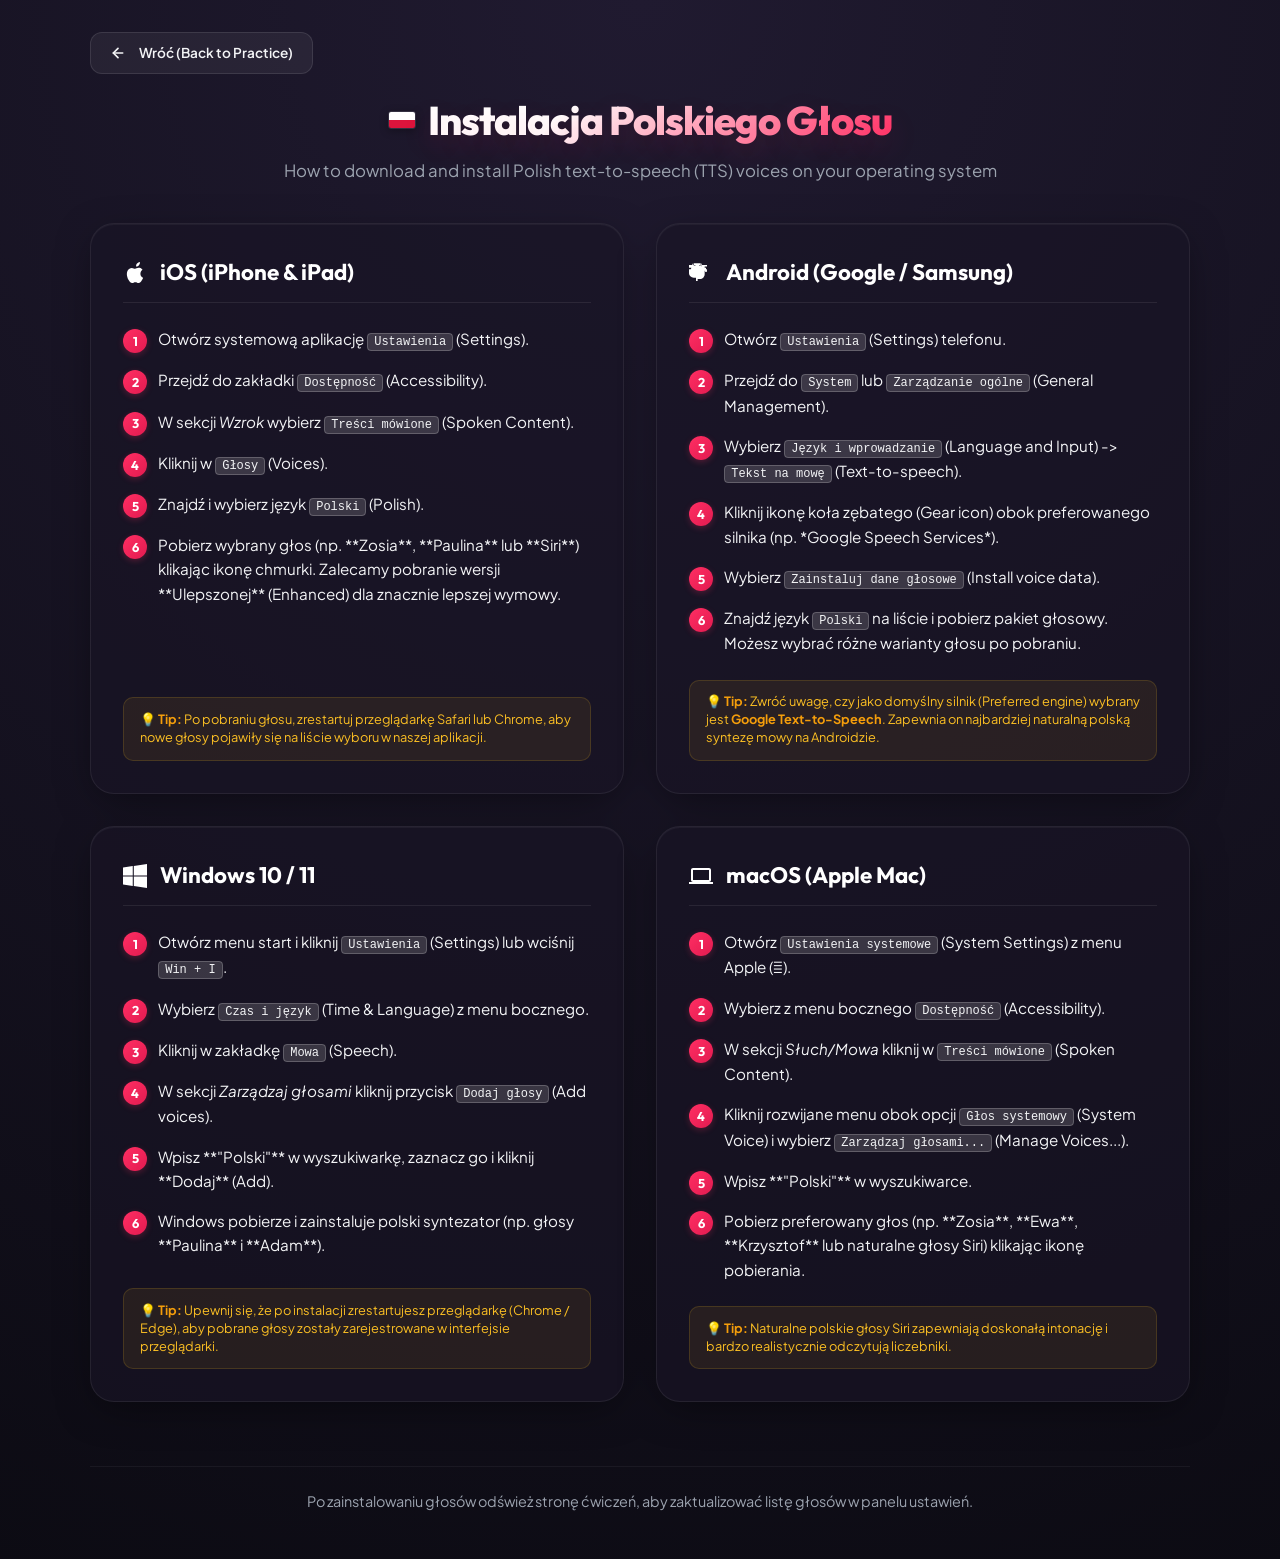
==== instructions.html @ 32a52bd3 "Add instructions.html subpage with TTS setup guide for iOS, Android, Windows, and macOS" ====
<!DOCTYPE html>
<html lang="pl" translate="no">
<head>
  <meta charset="UTF-8">
  <meta name="viewport" content="width=device-width, initial-scale=1.0">
  <meta name="google" content="notranslate">
  <title>Instalacja Polskiego Głosu | Polish Voice Installation Guide</title>
  <meta name="description" content="Step-by-step guide on how to download and install Polish text-to-speech (TTS) voices on Android, iOS, Windows, and macOS.">
  <link rel="stylesheet" href="style.css">
  <style>
    /* Specific styles for the instructions page */
    .back-btn-container {
      margin-bottom: 1rem;
      animation: fadeInDown 0.8s ease-out;
    }
    
    .instructions-grid {
      display: grid;
      grid-template-columns: repeat(auto-fit, minmax(450px, 1fr));
      gap: 2rem;
      animation: fadeInUp 0.8s ease-out 0.2s both;
    }
    
    @media (max-width: 960px) {
      .instructions-grid {
        grid-template-columns: 1fr;
      }
    }
    
    .os-card {
      display: flex;
      flex-direction: column;
      gap: 1.5rem;
      height: 100%;
    }
    
    .os-header {
      display: flex;
      align-items: center;
      gap: 0.8rem;
      font-size: 1.4rem;
      font-family: var(--font-display);
      font-weight: 700;
      color: #ffffff;
      border-bottom: 1px solid rgba(255, 255, 255, 0.08);
      padding-bottom: 0.8rem;
    }
    
    .os-icon {
      width: 24px;
      height: 24px;
      fill: currentColor;
    }
    
    .steps-list {
      list-style-type: none;
      display: flex;
      flex-direction: column;
      gap: 1rem;
      padding-left: 0;
      flex-grow: 1;
    }
    
    .steps-list li {
      position: relative;
      padding-left: 2.2rem;
      font-size: 0.95rem;
      line-height: 1.6;
      color: var(--text-primary);
    }
    
    .steps-list li::before {
      content: attr(data-step);
      position: absolute;
      left: 0;
      top: 2px;
      width: 24px;
      height: 24px;
      background: linear-gradient(135deg, var(--accent-red) 0%, #e21b50 100%);
      color: #ffffff;
      font-family: var(--font-display);
      font-weight: 700;
      font-size: 0.8rem;
      border-radius: 50%;
      display: flex;
      align-items: center;
      justify-content: center;
      box-shadow: 0 2px 6px var(--accent-red-glow);
    }
    
    .os-tip {
      font-size: 0.8rem;
      color: #fbbf24;
      background: rgba(251, 191, 36, 0.08);
      padding: 0.8rem 1rem;
      border-radius: 10px;
      border: 1px solid rgba(251, 191, 36, 0.15);
      margin-top: auto;
      line-height: 1.4;
    }
    
    .os-tip strong {
      color: #f59e0b;
    }
    
    .instructions-footer {
      text-align: center;
      margin-top: 2rem;
      padding: 1.5rem;
      border-top: 1px solid rgba(255, 255, 255, 0.05);
    }
    
    .instructions-footer p {
      color: var(--text-secondary);
      font-size: 0.9rem;
    }
  </style>
</head>
<body>
  <div class="container">
    <header>
      <div class="back-btn-container" style="display: flex; justify-content: flex-start;">
        <a href="index.html" class="btn btn-secondary" style="font-size: 0.85rem; padding: 0.6rem 1.2rem;">
          <svg width="16" height="16" viewBox="0 0 24 24" fill="none" stroke="currentColor" stroke-width="2.5" stroke-linecap="round" stroke-linejoin="round" style="margin-right: 0.3rem;">
            <line x1="19" y1="12" x2="5" y2="12"></line>
            <polyline points="12 19 5 12 12 5"></polyline>
          </svg>
          Wróć (Back to Practice)
        </a>
      </div>
      
      <div class="logo-wrapper">
        <div class="polish-flag-badge">
          <div class="flag-white"></div>
          <div class="flag-red"></div>
        </div>
        <h1>Instalacja Polskiego Głosu</h1>
      </div>
      <p>How to download and install Polish text-to-speech (TTS) voices on your operating system</p>
    </header>

    <main class="instructions-grid">
      <!-- iOS Section -->
      <section class="glass-panel os-card">
        <h2 class="os-header">
          <!-- Apple Icon -->
          <svg class="os-icon" viewBox="0 0 24 24">
            <path fill="currentColor" d="M18.71 19.5C17.88 20.74 17 21.95 15.66 21.97C14.32 22 13.89 21.18 12.37 21.18C10.84 21.18 10.37 21.95 9.1 22C7.79 22.05 6.8 20.68 5.96 19.47C4.25 17 2.94 12.45 4.7 9.39C5.57 7.87 7.13 6.91 8.82 6.88C10.1 6.86 11.32 7.75 12.11 7.75C12.89 7.75 14.37 6.68 15.92 6.84C16.57 6.87 18.39 7.1 19.56 8.82C19.47 8.88 17.39 10.1 17.41 12.63C17.44 15.65 20.06 16.66 20.1 16.67C20.08 16.74 19.67 18.11 18.71 19.5M15.97 4.17C16.63 3.37 17.07 2.28 16.95 1C15.96 1.04 14.76 1.66 14.05 2.5C13.45 3.19 12.92 4.3 13.08 5.56C14.18 5.65 15.3 4.98 15.97 4.17Z"/>
          </svg>
          iOS (iPhone & iPad)
        </h2>
        
        <ul class="steps-list">
          <li data-step="1">Otwórz systemową aplikację <span class="kbd">Ustawienia</span> (Settings).</li>
          <li data-step="2">Przejdź do zakładki <span class="kbd">Dostępność</span> (Accessibility).</li>
          <li data-step="3">W sekcji <i>Wzrok</i> wybierz <span class="kbd">Treści mówione</span> (Spoken Content).</li>
          <li data-step="4">Kliknij w <span class="kbd">Głosy</span> (Voices).</li>
          <li data-step="5">Znajdź i wybierz język <span class="kbd">Polski</span> (Polish).</li>
          <li data-step="6">Pobierz wybrany głos (np. **Zosia**, **Paulina** lub **Siri**) klikając ikonę chmurki. Zalecamy pobranie wersji **Ulepszonej** (Enhanced) dla znacznie lepszej wymowy.</li>
        </ul>
        
        <div class="os-tip">
          💡 <strong>Tip:</strong> Po pobraniu głosu, zrestartuj przeglądarkę Safari lub Chrome, aby nowe głosy pojawiły się na liście wyboru w naszej aplikacji.
        </div>
      </section>

      <!-- Android Section -->
      <section class="glass-panel os-card">
        <h2 class="os-header">
          <!-- Android Icon -->
          <svg class="os-icon" viewBox="0 0 24 24">
            <path fill="currentColor" d="M15.67 4H18v1.5h-2.33v2.67H18v1.5h-2.33v3.66c0 1.29-.5 2.45-1.39 3.34-.89.89-2.05 1.39-3.34 1.39H8.67V20H7v-3.33H4.67c-1.29 0-2.45-.5-3.34-1.39C.44 14.39 0 13.23 0 11.94v-3.66h2.33v-1.5H0v-2.67h2.33V4H4.67v1.5H7V4H4.67V2.33h7V4H10v1.5h2.33V4h2.34v2.67H17v1.5h-2.33V4zM5.5 8.5c-.55 0-1 .45-1 1s.45 1 1 1 1-.45 1-1-.45-1-1-1zm6 0c-.55 0-1 .45-1 1s.45 1 1 1 1-.45 1-1-.45-1-1-1z"/>
            <!-- Simpler Android Path -->
            <path fill="currentColor" d="M7 11c.55 0 1-.45 1-1s-.45-1-1-1-1 .45-1 1 .45 1 1 1zm10 0c.55 0 1-.45 1-1s-.45-1-1-1-1 .45-1 1 .45 1 1 1zm-5.17-5.91l1.17-2.03c.09-.15.04-.34-.1-.43-.15-.09-.34-.04-.43.1l-1.19 2.06C10.23 4.3 9.17 4 8 4s-2.23.3-3.28.84L3.53 2.78c-.09-.15-.28-.2-.43-.1-.15.09-.2.28-.1.43l1.17 2.03C2.17 6.82 1 9.27 1 12h14c0-2.73-1.17-5.18-3.17-6.91z"/>
          </svg>
          Android (Google / Samsung)
        </h2>
        
        <ul class="steps-list">
          <li data-step="1">Otwórz <span class="kbd">Ustawienia</span> (Settings) telefonu.</li>
          <li data-step="2">Przejdź do <span class="kbd">System</span> lub <span class="kbd">Zarządzanie ogólne</span> (General Management).</li>
          <li data-step="3">Wybierz <span class="kbd">Język i wprowadzanie</span> (Language and Input) -> <span class="kbd">Tekst na mowę</span> (Text-to-speech).</li>
          <li data-step="4">Kliknij ikonę koła zębatego (Gear icon) obok preferowanego silnika (np. *Google Speech Services*).</li>
          <li data-step="5">Wybierz <span class="kbd">Zainstaluj dane głosowe</span> (Install voice data).</li>
          <li data-step="6">Znajdź język <span class="kbd">Polski</span> na liście i pobierz pakiet głosowy. Możesz wybrać różne warianty głosu po pobraniu.</li>
        </ul>
        
        <div class="os-tip">
          💡 <strong>Tip:</strong> Zwróć uwagę, czy jako domyślny silnik (Preferred engine) wybrany jest <strong>Google Text-to-Speech</strong>. Zapewnia on najbardziej naturalną polską syntezę mowy na Androidzie.
        </div>
      </section>

      <!-- Windows Section -->
      <section class="glass-panel os-card">
        <h2 class="os-header">
          <!-- Windows Icon -->
          <svg class="os-icon" viewBox="0 0 24 24">
            <path fill="currentColor" d="M0 3.449L9.75 2.1v9.45H0V3.449zM0 12.45h9.75v9.45L0 20.551v-8.1zM10.8 1.95L24 0v11.55H10.8V1.95zM10.8 12.45H24v11.55l-13.2-1.95v-9.6z"/>
          </svg>
          Windows 10 / 11
        </h2>
        
        <ul class="steps-list">
          <li data-step="1">Otwórz menu start i kliknij <span class="kbd">Ustawienia</span> (Settings) lub wciśnij <span class="kbd">Win + I</span>.</li>
          <li data-step="2">Wybierz <span class="kbd">Czas i język</span> (Time & Language) z menu bocznego.</li>
          <li data-step="3">Kliknij w zakładkę <span class="kbd">Mowa</span> (Speech).</li>
          <li data-step="4">W sekcji <i>Zarządzaj głosami</i> kliknij przycisk <span class="kbd">Dodaj głosy</span> (Add voices).</li>
          <li data-step="5">Wpisz **"Polski"** w wyszukiwarkę, zaznacz go i kliknij **Dodaj** (Add).</li>
          <li data-step="6">Windows pobierze i zainstaluje polski syntezator (np. głosy **Paulina** i **Adam**).</li>
        </ul>
        
        <div class="os-tip">
          💡 <strong>Tip:</strong> Upewnij się, że po instalacji zrestartujesz przeglądarkę (Chrome / Edge), aby pobrane głosy zostały zarejestrowane w interfejsie przeglądarki.
        </div>
      </section>

      <!-- macOS Section -->
      <section class="glass-panel os-card">
        <h2 class="os-header">
          <!-- macOS Icon (Finder or Laptop representation) -->
          <svg class="os-icon" viewBox="0 0 24 24">
            <path fill="currentColor" d="M20 18c1.1 0 2-.9 2-2V6c0-1.1-.9-2-2-2H4c-1.1 0-2 .9-2 2v10c0 1.1.9 2 2 2H0v2h24v-2h-4zM4 6h16v10H4V6z"/>
          </svg>
          macOS (Apple Mac)
        </h2>
        
        <ul class="steps-list">
          <li data-step="1">Otwórz <span class="kbd">Ustawienia systemowe</span> (System Settings) z menu Apple ().</li>
          <li data-step="2">Wybierz z menu bocznego <span class="kbd">Dostępność</span> (Accessibility).</li>
          <li data-step="3">W sekcji <i>Słuch/Mowa</i> kliknij w <span class="kbd">Treści mówione</span> (Spoken Content).</li>
          <li data-step="4">Kliknij rozwijane menu obok opcji <span class="kbd">Głos systemowy</span> (System Voice) i wybierz <span class="kbd">Zarządzaj głosami...</span> (Manage Voices...).</li>
          <li data-step="5">Wpisz **"Polski"** w wyszukiwarce.</li>
          <li data-step="6">Pobierz preferowany głos (np. **Zosia**, **Ewa**, **Krzysztof** lub naturalne głosy Siri) klikając ikonę pobierania.</li>
        </ul>
        
        <div class="os-tip">
          💡 <strong>Tip:</strong> Naturalne polskie głosy Siri zapewniają doskonałą intonację i bardzo realistycznie odczytują liczebniki.
        </div>
      </section>
    </main>

    <div class="instructions-footer">
      <p>Po zainstalowaniu głosów odśwież stronę ćwiczeń, aby zaktualizować listę głosów w panelu ustawień.</p>
    </div>
  </div>
</body>
</html>
---- style.css ----
/* 
   Polish Number Listening Practice - Styling
   Dark Glassmorphism Theme with Polish Flag Crimson/White Accents
*/

@import url('https://fonts.googleapis.com/css2?family=Outfit:wght@300;400;500;600;700;800&family=Plus+Jakarta+Sans:wght@300;400;500;600;700&display=swap');

:root {
  --bg-gradient: radial-gradient(circle at 50% 0%, #201a30 0%, #0c0b13 100%);
  --panel-bg: rgba(25, 21, 38, 0.65);
  --panel-border: rgba(255, 255, 255, 0.07);
  --panel-glow: 0 10px 40px -10px rgba(0, 0, 0, 0.5);
  
  --accent-red: #ff2e63;
  --accent-red-glow: rgba(255, 46, 99, 0.25);
  --accent-red-hover: #ff5782;
  
  --accent-white: #ffffff;
  --accent-white-glow: rgba(255, 255, 255, 0.15);
  
  --text-primary: #f3f4f6;
  --text-secondary: #9ca3af;
  --text-muted: #6b7280;
  
  --color-success: #10b981;
  --color-success-glow: rgba(16, 185, 129, 0.15);
  --color-danger: #ef4444;
  --color-danger-glow: rgba(239, 68, 68, 0.15);
  
  --font-display: 'Outfit', sans-serif;
  --font-sans: 'Plus Jakarta Sans', sans-serif;
  
  --transition-smooth: all 0.3s cubic-bezier(0.4, 0, 0.2, 1);
  --transition-bounce: all 0.4s cubic-bezier(0.175, 0.885, 0.32, 1.275);
}

* {
  box-sizing: border-box;
  margin: 0;
  padding: 0;
}

body {
  font-family: var(--font-sans);
  background: var(--bg-gradient);
  color: var(--text-primary);
  min-height: 100vh;
  display: flex;
  flex-direction: column;
  align-items: center;
  padding: 2rem 1rem;
  overflow-x: hidden;
  line-height: 1.5;
}

.container {
  width: 100%;
  max-width: 1100px;
  margin: 0 auto;
  display: flex;
  flex-direction: column;
  gap: 2rem;
}

/* Header Styling */
header {
  text-align: center;
  margin-bottom: 0.5rem;
  animation: fadeInDown 0.8s ease-out;
}

.logo-wrapper {
  display: flex;
  align-items: center;
  justify-content: center;
  gap: 0.8rem;
  margin-bottom: 0.5rem;
}

.polish-flag-badge {
  display: inline-flex;
  flex-direction: column;
  width: 28px;
  height: 18px;
  border-radius: 3px;
  overflow: hidden;
  box-shadow: 0 2px 8px rgba(0, 0, 0, 0.3);
  border: 1px solid rgba(255, 255, 255, 0.1);
}

.flag-white {
  background: #ffffff;
  flex: 1;
}

.flag-red {
  background: #dc143c;
  flex: 1;
}

h1 {
  font-family: var(--font-display);
  font-weight: 800;
  font-size: 2.5rem;
  letter-spacing: -0.025em;
  background: linear-gradient(135deg, var(--accent-white) 30%, var(--accent-red) 100%);
  -webkit-background-clip: text;
  -webkit-text-fill-color: transparent;
  text-shadow: 0 10px 30px rgba(255, 46, 99, 0.15);
}

header p {
  color: var(--text-secondary);
  font-size: 1.05rem;
  font-weight: 400;
}

/* Main Grid Layout */
.app-grid {
  display: grid;
  grid-template-columns: 1.4fr 1fr;
  gap: 2rem;
  align-items: start;
  animation: fadeInUp 0.8s ease-out 0.2s both;
}

@media (max-width: 900px) {
  .app-grid {
    grid-template-columns: 1fr;
  }
}

/* Glassmorphic Panel Base */
.glass-panel {
  background: var(--panel-bg);
  backdrop-filter: blur(16px);
  -webkit-backdrop-filter: blur(16px);
  border: 1px solid var(--panel-border);
  border-radius: 24px;
  padding: 2rem;
  box-shadow: var(--panel-glow), inset 0 1px 1px rgba(255, 255, 255, 0.05);
  transition: var(--transition-smooth);
}

.glass-panel:hover {
  border-color: rgba(255, 255, 255, 0.12);
  box-shadow: 0 15px 50px -10px rgba(0, 0, 0, 0.6), 0 0 30px rgba(255, 46, 99, 0.03);
}

/* Main Practice Card */
.practice-card {
  display: flex;
  flex-direction: column;
  gap: 2rem;
  position: relative;
  overflow: hidden;
}

/* Audio Player Section */
.audio-section {
  display: flex;
  flex-direction: column;
  align-items: center;
  gap: 1.2rem;
  padding: 1rem 0;
}

.audio-controls {
  display: flex;
  gap: 1.5rem;
  align-items: center;
}

.play-main-btn {
  width: 96px;
  height: 96px;
  border-radius: 50%;
  background: linear-gradient(135deg, var(--accent-red) 0%, #e21b50 100%);
  border: none;
  cursor: pointer;
  display: flex;
  align-items: center;
  justify-content: center;
  box-shadow: 0 0 30px var(--accent-red-glow), 0 8px 24px rgba(255, 46, 99, 0.3);
  transition: var(--transition-bounce);
  outline: none;
  position: relative;
}

.play-main-btn::after {
  content: '';
  position: absolute;
  top: -6px;
  left: -6px;
  right: -6px;
  bottom: -6px;
  border-radius: 50%;
  border: 2px solid var(--accent-red);
  opacity: 0;
  transition: var(--transition-smooth);
}

.play-main-btn:hover {
  transform: scale(1.08);
  box-shadow: 0 0 45px rgba(255, 46, 99, 0.5), 0 10px 28px rgba(255, 46, 99, 0.4);
}

.play-main-btn:hover::after {
  opacity: 0.4;
  transform: scale(1.05);
}

.play-main-btn:active {
  transform: scale(0.95);
}

.play-main-btn svg {
  width: 36px;
  height: 36px;
  fill: #ffffff;
  margin-left: 4px; /* offset play icon visually */
  transition: var(--transition-smooth);
}

.play-main-btn.playing {
  animation: pulse 1.2s infinite;
  background: linear-gradient(135deg, #10b981 0%, #059669 100%);
  box-shadow: 0 0 30px rgba(16, 185, 129, 0.4);
}

.play-main-btn.playing svg {
  margin-left: 0;
  transform: scale(1.1);
}

.play-slow-btn {
  background: rgba(255, 255, 255, 0.05);
  border: 1px solid rgba(255, 255, 255, 0.1);
  color: var(--text-primary);
  width: 52px;
  height: 52px;
  border-radius: 50%;
  cursor: pointer;
  display: flex;
  align-items: center;
  justify-content: center;
  transition: var(--transition-smooth);
}

.play-slow-btn:hover {
  background: rgba(255, 255, 255, 0.12);
  border-color: rgba(255, 255, 255, 0.2);
  transform: scale(1.05);
}

.play-slow-btn.playing {
  background: var(--color-success-glow);
  color: var(--color-success);
  border-color: var(--color-success);
}

.audio-hint {
  font-size: 0.85rem;
  color: var(--text-secondary);
  font-weight: 500;
  display: flex;
  align-items: center;
  gap: 0.4rem;
}

/* Practice Input Form */
.input-form {
  display: flex;
  flex-direction: column;
  gap: 1.2rem;
  width: 100%;
}

.input-group {
  position: relative;
  display: flex;
  align-items: center;
  border-radius: 16px;
  background: rgba(255, 255, 255, 0.03);
  border: 2px solid rgba(255, 255, 255, 0.08);
  transition: var(--transition-smooth);
  box-shadow: inset 0 2px 4px rgba(0, 0, 0, 0.2);
}

.input-group:focus-within {
  border-color: var(--accent-red);
  box-shadow: 0 0 20px var(--accent-red-glow), inset 0 2px 4px rgba(0, 0, 0, 0.1);
  background: rgba(255, 255, 255, 0.05);
}

.input-field {
  width: 100%;
  background: transparent;
  border: none;
  outline: none;
  color: #ffffff;
  font-family: var(--font-display);
  font-size: 1.8rem;
  font-weight: 700;
  padding: 1.2rem 1.5rem;
  text-align: center;
  letter-spacing: 0.05em;
}

.input-field::placeholder {
  color: var(--text-muted);
  font-size: 1.2rem;
  font-weight: 400;
  letter-spacing: 0;
}

/* Chrome/Safari spin button removal */
.input-field::-webkit-outer-spin-button,
.input-field::-webkit-inner-spin-button {
  -webkit-appearance: none;
  margin: 0;
}

/* Firefox spin button removal */
.input-field[type=number] {
  -moz-appearance: textfield;
}

.form-buttons {
  display: grid;
  grid-template-columns: 2fr 1fr 1fr;
  gap: 0.8rem;
}

@media (max-width: 500px) {
  .form-buttons {
    grid-template-columns: 1fr;
  }
}

/* Buttons Base */
.btn {
  font-family: var(--font-sans);
  font-weight: 600;
  font-size: 0.95rem;
  padding: 0.9rem 1.5rem;
  border-radius: 12px;
  cursor: pointer;
  transition: var(--transition-smooth);
  display: inline-flex;
  align-items: center;
  justify-content: center;
  gap: 0.5rem;
  outline: none;
  text-decoration: none;
}

.btn-primary {
  background: linear-gradient(135deg, var(--accent-red) 0%, #e21b50 100%);
  color: #ffffff;
  border: none;
  box-shadow: 0 4px 15px var(--accent-red-glow);
}

.btn-primary:hover:not(:disabled) {
  transform: translateY(-2px);
  box-shadow: 0 6px 20px rgba(255, 46, 99, 0.4);
  background: linear-gradient(135deg, var(--accent-red-hover) 0%, var(--accent-red) 100%);
}

.btn-primary:active:not(:disabled) {
  transform: translateY(0);
}

.btn-secondary {
  background: rgba(255, 255, 255, 0.06);
  color: var(--text-primary);
  border: 1px solid rgba(255, 255, 255, 0.1);
}

.btn-secondary:hover:not(:disabled) {
  background: rgba(255, 255, 255, 0.12);
  border-color: rgba(255, 255, 255, 0.2);
}

.btn:disabled {
  opacity: 0.5;
  cursor: not-allowed;
  transform: none !important;
  box-shadow: none !important;
}

.kbd {
  background: rgba(255, 255, 255, 0.15);
  border-radius: 4px;
  padding: 1px 6px;
  font-size: 0.75rem;
  font-family: monospace;
  border: 1px solid rgba(255, 255, 255, 0.2);
}

/* Feedback Element styling */
.feedback {
  border-radius: 16px;
  padding: 1.5rem;
  display: flex;
  flex-direction: column;
  gap: 0.8rem;
  animation: slideInUp 0.4s cubic-bezier(0.175, 0.885, 0.32, 1.275);
  border-left: 4px solid transparent;
}

.feedback.hidden {
  display: none !important;
}

.feedback.correct {
  background: var(--color-success-glow);
  border-color: var(--color-success);
  box-shadow: 0 0 25px rgba(16, 185, 129, 0.05);
}

.feedback.incorrect {
  background: var(--color-danger-glow);
  border-color: var(--color-danger);
  box-shadow: 0 0 25px rgba(239, 68, 68, 0.05);
}

.feedback-header {
  display: flex;
  justify-content: space-between;
  align-items: center;
}

.feedback h3 {
  font-family: var(--font-display);
  font-size: 1.25rem;
  font-weight: 700;
}

.feedback.correct h3 {
  color: var(--color-success);
}

.feedback.incorrect h3 {
  color: var(--color-danger);
}

.feedback-details {
  font-size: 1.1rem;
}

.feedback-spelling {
  font-size: 1rem;
  background: rgba(0, 0, 0, 0.2);
  padding: 0.75rem 1rem;
  border-radius: 10px;
  border: 1px solid rgba(255, 255, 255, 0.05);
}

.polish-spelling-highlight {
  font-weight: 700;
  color: var(--accent-red-hover);
  letter-spacing: 0.02em;
}

.next-round-btn {
  margin-top: 0.5rem;
  animation: pulseButton 2s infinite;
}

/* Side/Configuration Card */
.config-card {
  display: flex;
  flex-direction: column;
  gap: 2rem;
}

.panel-title {
  font-family: var(--font-display);
  font-weight: 700;
  font-size: 1.25rem;
  letter-spacing: -0.01em;
  margin-bottom: 1rem;
  display: flex;
  align-items: center;
  gap: 0.6rem;
  border-bottom: 1px solid rgba(255, 255, 255, 0.08);
  padding-bottom: 0.6rem;
}

.section-group {
  display: flex;
  flex-direction: column;
  gap: 0.8rem;
}

.section-group label {
  font-size: 0.85rem;
  font-weight: 600;
  text-transform: uppercase;
  letter-spacing: 0.05em;
  color: var(--text-secondary);
}

/* Range presets grid */
.range-presets {
  display: grid;
  grid-template-columns: repeat(2, 1fr);
  gap: 0.6rem;
}

.range-preset-btn {
  background: rgba(255, 255, 255, 0.03);
  border: 1px solid rgba(255, 255, 255, 0.08);
  color: var(--text-primary);
  font-family: var(--font-sans);
  font-weight: 500;
  font-size: 0.9rem;
  padding: 0.7rem;
  border-radius: 10px;
  cursor: pointer;
  transition: var(--transition-smooth);
}

.range-preset-btn:hover {
  background: rgba(255, 255, 255, 0.08);
  border-color: rgba(255, 255, 255, 0.15);
}

.range-preset-btn.active {
  background: linear-gradient(135deg, var(--accent-red) 0%, #e21b50 100%);
  border: none;
  box-shadow: 0 4px 12px var(--accent-red-glow);
  color: #ffffff;
  font-weight: 600;
}



/* Custom Dropdown select */
.select-wrapper {
  position: relative;
}

.custom-select {
  width: 100%;
  background: rgba(255, 255, 255, 0.03);
  border: 1px solid rgba(255, 255, 255, 0.1);
  color: var(--text-primary);
  border-radius: 10px;
  padding: 0.8rem 1rem;
  font-family: var(--font-sans);
  font-size: 0.9rem;
  outline: none;
  cursor: pointer;
  appearance: none;
  -webkit-appearance: none;
  transition: var(--transition-smooth);
}

.custom-select:focus {
  border-color: var(--accent-red);
  background: rgba(255, 255, 255, 0.06);
}

.select-wrapper::after {
  content: '▼';
  font-size: 0.7rem;
  position: absolute;
  right: 1.2rem;
  top: 50%;
  transform: translateY(-50%);
  color: var(--text-secondary);
  pointer-events: none;
}

.voice-warning {
  font-size: 0.8rem;
  color: #fbbf24;
  background: rgba(251, 191, 36, 0.1);
  padding: 0.6rem 0.8rem;
  border-radius: 8px;
  border: 1px solid rgba(251, 191, 36, 0.2);
  display: none;
}

/* Statistics Grid */
.stats-container {
  grid-column: 1 / -1;
}

.stats-grid {
  display: grid;
  grid-template-columns: repeat(auto-fit, minmax(160px, 1fr));
  gap: 1.2rem;
}

.stat-card {
  background: rgba(255, 255, 255, 0.02);
  border: 1px solid rgba(255, 255, 255, 0.06);
  border-radius: 16px;
  padding: 1.2rem;
  text-align: center;
  display: flex;
  flex-direction: column;
  gap: 0.4rem;
  transition: var(--transition-smooth);
}

.stat-card:hover {
  background: rgba(255, 255, 255, 0.04);
  border-color: rgba(255, 255, 255, 0.1);
  transform: translateY(-2px);
}

.stat-val {
  font-family: var(--font-display);
  font-size: 1.8rem;
  font-weight: 800;
  color: #ffffff;
}

.stat-label {
  font-size: 0.75rem;
  font-weight: 600;
  text-transform: uppercase;
  color: var(--text-secondary);
  letter-spacing: 0.05em;
}

.reset-stats-btn {
  margin-top: 1rem;
  align-self: center;
  font-size: 0.8rem;
  padding: 0.5rem 1rem;
}

/* History Card */
.history-card {
  display: flex;
  flex-direction: column;
  max-height: 480px;
}

.history-list {
  list-style: none;
  overflow-y: auto;
  padding-right: 0.3rem;
  display: flex;
  flex-direction: column;
  gap: 0.8rem;
  flex: 1;
}

/* Custom Scrollbar for history */
.history-list::-webkit-scrollbar {
  width: 6px;
}

.history-list::-webkit-scrollbar-track {
  background: rgba(0, 0, 0, 0.1);
  border-radius: 3px;
}

.history-list::-webkit-scrollbar-thumb {
  background: rgba(255, 255, 255, 0.1);
  border-radius: 3px;
}

.history-list::-webkit-scrollbar-thumb:hover {
  background: rgba(255, 255, 255, 0.2);
}

.history-empty {
  color: var(--text-muted);
  text-align: center;
  font-size: 0.9rem;
  padding: 2rem 0;
  font-style: italic;
}

.history-item {
  background: rgba(255, 255, 255, 0.02);
  border: 1px solid rgba(255, 255, 255, 0.05);
  border-radius: 12px;
  padding: 0.8rem 1rem;
  display: flex;
  flex-direction: column;
  gap: 0.4rem;
  transition: var(--transition-smooth);
}

.history-item:hover {
  background: rgba(255, 255, 255, 0.04);
}

.history-item.history-correct {
  border-left: 3px solid var(--color-success);
}

.history-item.history-incorrect {
  border-left: 3px solid var(--color-danger);
}

.history-header {
  display: flex;
  align-items: center;
  gap: 0.6rem;
  font-size: 0.9rem;
}

.history-badge {
  display: inline-flex;
  align-items: center;
  justify-content: center;
  width: 18px;
  height: 18px;
  border-radius: 50%;
  font-size: 0.7rem;
  font-weight: 700;
}

.badge-correct {
  background: rgba(16, 185, 129, 0.2);
  color: var(--color-success);
}

.badge-incorrect {
  background: rgba(239, 68, 68, 0.2);
  color: var(--color-danger);
}

.history-number {
  font-family: var(--font-display);
  font-weight: 700;
  font-size: 1.05rem;
}

.history-guess {
  color: var(--text-secondary);
  font-size: 0.8rem;
  margin-right: auto;
}

.history-replay-btn {
  background: transparent;
  border: none;
  cursor: pointer;
  color: var(--text-secondary);
  font-size: 0.9rem;
  padding: 2px;
  border-radius: 4px;
  transition: var(--transition-smooth);
}

.history-replay-btn:hover {
  color: var(--text-primary);
  background: rgba(255, 255, 255, 0.08);
  transform: scale(1.1);
}

.history-spelling {
  font-size: 0.8rem;
  color: var(--text-secondary);
  white-space: nowrap;
  overflow: hidden;
  text-overflow: ellipsis;
  padding-left: 1.5rem;
  font-style: italic;
}

/* Footer Styling */
footer {
  text-align: center;
  margin-top: 3rem;
  font-size: 0.8rem;
  color: var(--text-muted);
}

footer a {
  color: var(--text-secondary);
  text-decoration: none;
  border-bottom: 1px dashed var(--text-muted);
  transition: var(--transition-smooth);
}

footer a:hover {
  color: var(--accent-red-hover);
  border-color: var(--accent-red-hover);
}

/* Animations */
@keyframes fadeInDown {
  from {
    opacity: 0;
    transform: translateY(-20px);
  }
  to {
    opacity: 1;
    transform: translateY(0);
  }
}

@keyframes fadeInUp {
  from {
    opacity: 0;
    transform: translateY(20px);
  }
  to {
    opacity: 1;
    transform: translateY(0);
  }
}

@keyframes slideInUp {
  from {
    opacity: 0;
    transform: translateY(15px);
  }
  to {
    opacity: 1;
    transform: translateY(0);
  }
}

@keyframes pulse {
  0% {
    box-shadow: 0 0 0 0 rgba(16, 185, 129, 0.4);
  }
  70% {
    box-shadow: 0 0 0 15px rgba(16, 185, 129, 0);
  }
  100% {
    box-shadow: 0 0 0 0 rgba(16, 185, 129, 0);
  }
}

@keyframes pulseButton {
  0% {
    transform: scale(1);
  }
  50% {
    transform: scale(1.02);
    box-shadow: 0 6px 22px rgba(255, 46, 99, 0.5);
  }
  100% {
    transform: scale(1);
  }
}
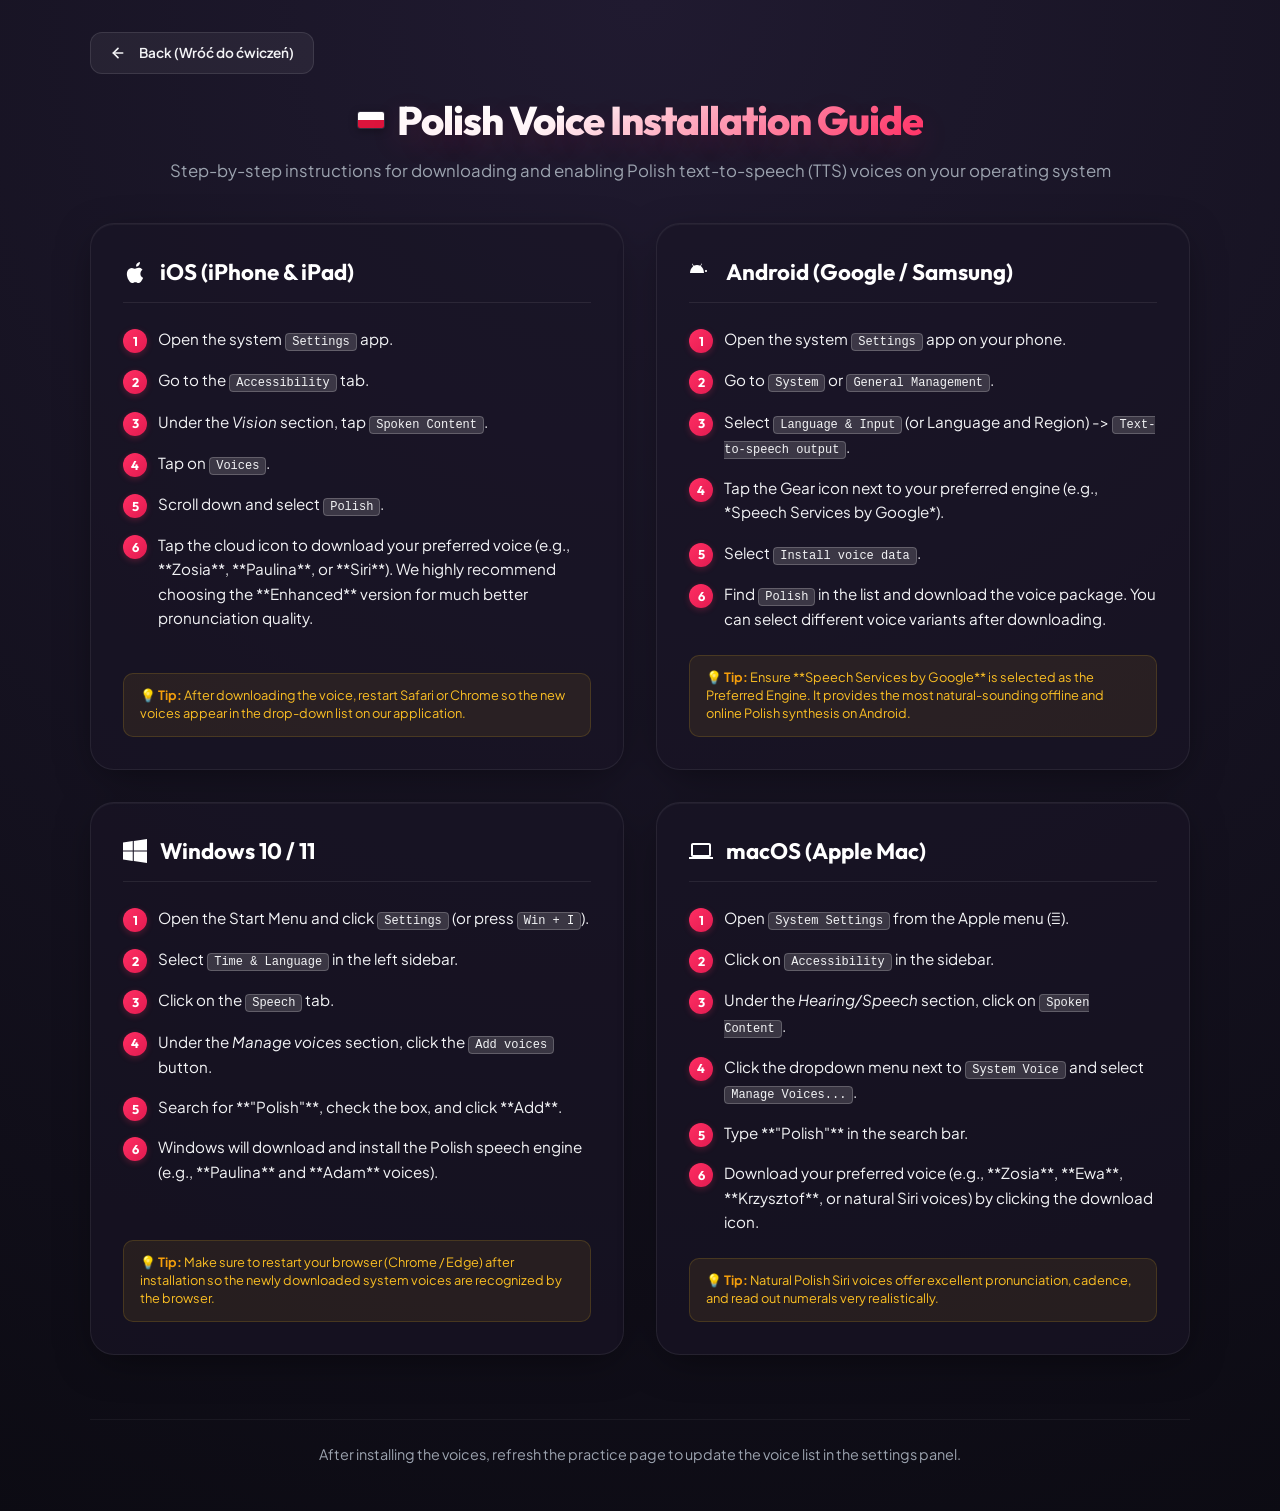
==== commit b06b51c3: "Translate setup instructions to English" ====
--- a/instructions.html
+++ b/instructions.html
@@ -1,10 +1,10 @@
 <!DOCTYPE html>
-<html lang="pl" translate="no">
+<html lang="en" translate="no">
 <head>
   <meta charset="UTF-8">
   <meta name="viewport" content="width=device-width, initial-scale=1.0">
   <meta name="google" content="notranslate">
-  <title>Instalacja Polskiego Głosu | Polish Voice Installation Guide</title>
+  <title>Polish Voice Installation Guide | Liczby po Polsku</title>
   <meta name="description" content="Step-by-step guide on how to download and install Polish text-to-speech (TTS) voices on Android, iOS, Windows, and macOS.">
   <link rel="stylesheet" href="style.css">
   <style>
@@ -125,7 +125,7 @@
             <line x1="19" y1="12" x2="5" y2="12"></line>
             <polyline points="12 19 5 12 12 5"></polyline>
           </svg>
-          Wróć (Back to Practice)
+          Back (Wróć do ćwiczeń)
         </a>
       </div>
       
@@ -134,9 +134,9 @@
           <div class="flag-white"></div>
           <div class="flag-red"></div>
         </div>
-        <h1>Instalacja Polskiego Głosu</h1>
+        <h1>Polish Voice Installation Guide</h1>
       </div>
-      <p>How to download and install Polish text-to-speech (TTS) voices on your operating system</p>
+      <p>Step-by-step instructions for downloading and enabling Polish text-to-speech (TTS) voices on your operating system</p>
     </header>
 
     <main class="instructions-grid">
@@ -151,16 +151,16 @@
         </h2>
         
         <ul class="steps-list">
-          <li data-step="1">Otwórz systemową aplikację <span class="kbd">Ustawienia</span> (Settings).</li>
-          <li data-step="2">Przejdź do zakładki <span class="kbd">Dostępność</span> (Accessibility).</li>
-          <li data-step="3">W sekcji <i>Wzrok</i> wybierz <span class="kbd">Treści mówione</span> (Spoken Content).</li>
-          <li data-step="4">Kliknij w <span class="kbd">Głosy</span> (Voices).</li>
-          <li data-step="5">Znajdź i wybierz język <span class="kbd">Polski</span> (Polish).</li>
-          <li data-step="6">Pobierz wybrany głos (np. **Zosia**, **Paulina** lub **Siri**) klikając ikonę chmurki. Zalecamy pobranie wersji **Ulepszonej** (Enhanced) dla znacznie lepszej wymowy.</li>
-        </ul>
-        
-        <div class="os-tip">
-          💡 <strong>Tip:</strong> Po pobraniu głosu, zrestartuj przeglądarkę Safari lub Chrome, aby nowe głosy pojawiły się na liście wyboru w naszej aplikacji.
+          <li data-step="1">Open the system <span class="kbd">Settings</span> app.</li>
+          <li data-step="2">Go to the <span class="kbd">Accessibility</span> tab.</li>
+          <li data-step="3">Under the <i>Vision</i> section, tap <span class="kbd">Spoken Content</span>.</li>
+          <li data-step="4">Tap on <span class="kbd">Voices</span>.</li>
+          <li data-step="5">Scroll down and select <span class="kbd">Polish</span>.</li>
+          <li data-step="6">Tap the cloud icon to download your preferred voice (e.g., **Zosia**, **Paulina**, or **Siri**). We highly recommend choosing the **Enhanced** version for much better pronunciation quality.</li>
+        </ul>
+        
+        <div class="os-tip">
+          💡 <strong>Tip:</strong> After downloading the voice, restart Safari or Chrome so the new voices appear in the drop-down list on our application.
         </div>
       </section>
 
@@ -169,24 +169,22 @@
         <h2 class="os-header">
           <!-- Android Icon -->
           <svg class="os-icon" viewBox="0 0 24 24">
-            <path fill="currentColor" d="M15.67 4H18v1.5h-2.33v2.67H18v1.5h-2.33v3.66c0 1.29-.5 2.45-1.39 3.34-.89.89-2.05 1.39-3.34 1.39H8.67V20H7v-3.33H4.67c-1.29 0-2.45-.5-3.34-1.39C.44 14.39 0 13.23 0 11.94v-3.66h2.33v-1.5H0v-2.67h2.33V4H4.67v1.5H7V4H4.67V2.33h7V4H10v1.5h2.33V4h2.34v2.67H17v1.5h-2.33V4zM5.5 8.5c-.55 0-1 .45-1 1s.45 1 1 1 1-.45 1-1-.45-1-1-1zm6 0c-.55 0-1 .45-1 1s.45 1 1 1 1-.45 1-1-.45-1-1-1z"/>
-            <!-- Simpler Android Path -->
             <path fill="currentColor" d="M7 11c.55 0 1-.45 1-1s-.45-1-1-1-1 .45-1 1 .45 1 1 1zm10 0c.55 0 1-.45 1-1s-.45-1-1-1-1 .45-1 1 .45 1 1 1zm-5.17-5.91l1.17-2.03c.09-.15.04-.34-.1-.43-.15-.09-.34-.04-.43.1l-1.19 2.06C10.23 4.3 9.17 4 8 4s-2.23.3-3.28.84L3.53 2.78c-.09-.15-.28-.2-.43-.1-.15.09-.2.28-.1.43l1.17 2.03C2.17 6.82 1 9.27 1 12h14c0-2.73-1.17-5.18-3.17-6.91z"/>
           </svg>
           Android (Google / Samsung)
         </h2>
         
         <ul class="steps-list">
-          <li data-step="1">Otwórz <span class="kbd">Ustawienia</span> (Settings) telefonu.</li>
-          <li data-step="2">Przejdź do <span class="kbd">System</span> lub <span class="kbd">Zarządzanie ogólne</span> (General Management).</li>
-          <li data-step="3">Wybierz <span class="kbd">Język i wprowadzanie</span> (Language and Input) -> <span class="kbd">Tekst na mowę</span> (Text-to-speech).</li>
-          <li data-step="4">Kliknij ikonę koła zębatego (Gear icon) obok preferowanego silnika (np. *Google Speech Services*).</li>
-          <li data-step="5">Wybierz <span class="kbd">Zainstaluj dane głosowe</span> (Install voice data).</li>
-          <li data-step="6">Znajdź język <span class="kbd">Polski</span> na liście i pobierz pakiet głosowy. Możesz wybrać różne warianty głosu po pobraniu.</li>
-        </ul>
-        
-        <div class="os-tip">
-          💡 <strong>Tip:</strong> Zwróć uwagę, czy jako domyślny silnik (Preferred engine) wybrany jest <strong>Google Text-to-Speech</strong>. Zapewnia on najbardziej naturalną polską syntezę mowy na Androidzie.
+          <li data-step="1">Open the system <span class="kbd">Settings</span> app on your phone.</li>
+          <li data-step="2">Go to <span class="kbd">System</span> or <span class="kbd">General Management</span>.</li>
+          <li data-step="3">Select <span class="kbd">Language & Input</span> (or Language and Region) -> <span class="kbd">Text-to-speech output</span>.</li>
+          <li data-step="4">Tap the Gear icon next to your preferred engine (e.g., *Speech Services by Google*).</li>
+          <li data-step="5">Select <span class="kbd">Install voice data</span>.</li>
+          <li data-step="6">Find <span class="kbd">Polish</span> in the list and download the voice package. You can select different voice variants after downloading.</li>
+        </ul>
+        
+        <div class="os-tip">
+          💡 <strong>Tip:</strong> Ensure **Speech Services by Google** is selected as the Preferred Engine. It provides the most natural-sounding offline and online Polish synthesis on Android.
         </div>
       </section>
 
@@ -201,23 +199,23 @@
         </h2>
         
         <ul class="steps-list">
-          <li data-step="1">Otwórz menu start i kliknij <span class="kbd">Ustawienia</span> (Settings) lub wciśnij <span class="kbd">Win + I</span>.</li>
-          <li data-step="2">Wybierz <span class="kbd">Czas i język</span> (Time & Language) z menu bocznego.</li>
-          <li data-step="3">Kliknij w zakładkę <span class="kbd">Mowa</span> (Speech).</li>
-          <li data-step="4">W sekcji <i>Zarządzaj głosami</i> kliknij przycisk <span class="kbd">Dodaj głosy</span> (Add voices).</li>
-          <li data-step="5">Wpisz **"Polski"** w wyszukiwarkę, zaznacz go i kliknij **Dodaj** (Add).</li>
-          <li data-step="6">Windows pobierze i zainstaluje polski syntezator (np. głosy **Paulina** i **Adam**).</li>
-        </ul>
-        
-        <div class="os-tip">
-          💡 <strong>Tip:</strong> Upewnij się, że po instalacji zrestartujesz przeglądarkę (Chrome / Edge), aby pobrane głosy zostały zarejestrowane w interfejsie przeglądarki.
+          <li data-step="1">Open the Start Menu and click <span class="kbd">Settings</span> (or press <span class="kbd">Win + I</span>).</li>
+          <li data-step="2">Select <span class="kbd">Time & Language</span> in the left sidebar.</li>
+          <li data-step="3">Click on the <span class="kbd">Speech</span> tab.</li>
+          <li data-step="4">Under the <i>Manage voices</i> section, click the <span class="kbd">Add voices</span> button.</li>
+          <li data-step="5">Search for **"Polish"**, check the box, and click **Add**.</li>
+          <li data-step="6">Windows will download and install the Polish speech engine (e.g., **Paulina** and **Adam** voices).</li>
+        </ul>
+        
+        <div class="os-tip">
+          💡 <strong>Tip:</strong> Make sure to restart your browser (Chrome / Edge) after installation so the newly downloaded system voices are recognized by the browser.
         </div>
       </section>
 
       <!-- macOS Section -->
       <section class="glass-panel os-card">
         <h2 class="os-header">
-          <!-- macOS Icon (Finder or Laptop representation) -->
+          <!-- macOS Icon -->
           <svg class="os-icon" viewBox="0 0 24 24">
             <path fill="currentColor" d="M20 18c1.1 0 2-.9 2-2V6c0-1.1-.9-2-2-2H4c-1.1 0-2 .9-2 2v10c0 1.1.9 2 2 2H0v2h24v-2h-4zM4 6h16v10H4V6z"/>
           </svg>
@@ -225,22 +223,22 @@
         </h2>
         
         <ul class="steps-list">
-          <li data-step="1">Otwórz <span class="kbd">Ustawienia systemowe</span> (System Settings) z menu Apple ().</li>
-          <li data-step="2">Wybierz z menu bocznego <span class="kbd">Dostępność</span> (Accessibility).</li>
-          <li data-step="3">W sekcji <i>Słuch/Mowa</i> kliknij w <span class="kbd">Treści mówione</span> (Spoken Content).</li>
-          <li data-step="4">Kliknij rozwijane menu obok opcji <span class="kbd">Głos systemowy</span> (System Voice) i wybierz <span class="kbd">Zarządzaj głosami...</span> (Manage Voices...).</li>
-          <li data-step="5">Wpisz **"Polski"** w wyszukiwarce.</li>
-          <li data-step="6">Pobierz preferowany głos (np. **Zosia**, **Ewa**, **Krzysztof** lub naturalne głosy Siri) klikając ikonę pobierania.</li>
-        </ul>
-        
-        <div class="os-tip">
-          💡 <strong>Tip:</strong> Naturalne polskie głosy Siri zapewniają doskonałą intonację i bardzo realistycznie odczytują liczebniki.
+          <li data-step="1">Open <span class="kbd">System Settings</span> from the Apple menu ().</li>
+          <li data-step="2">Click on <span class="kbd">Accessibility</span> in the sidebar.</li>
+          <li data-step="3">Under the <i>Hearing/Speech</i> section, click on <span class="kbd">Spoken Content</span>.</li>
+          <li data-step="4">Click the dropdown menu next to <span class="kbd">System Voice</span> and select <span class="kbd">Manage Voices...</span>.</li>
+          <li data-step="5">Type **"Polish"** in the search bar.</li>
+          <li data-step="6">Download your preferred voice (e.g., **Zosia**, **Ewa**, **Krzysztof**, or natural Siri voices) by clicking the download icon.</li>
+        </ul>
+        
+        <div class="os-tip">
+          💡 <strong>Tip:</strong> Natural Polish Siri voices offer excellent pronunciation, cadence, and read out numerals very realistically.
         </div>
       </section>
     </main>
 
     <div class="instructions-footer">
-      <p>Po zainstalowaniu głosów odśwież stronę ćwiczeń, aby zaktualizować listę głosów w panelu ustawień.</p>
+      <p>After installing the voices, refresh the practice page to update the voice list in the settings panel.</p>
     </div>
   </div>
 </body>
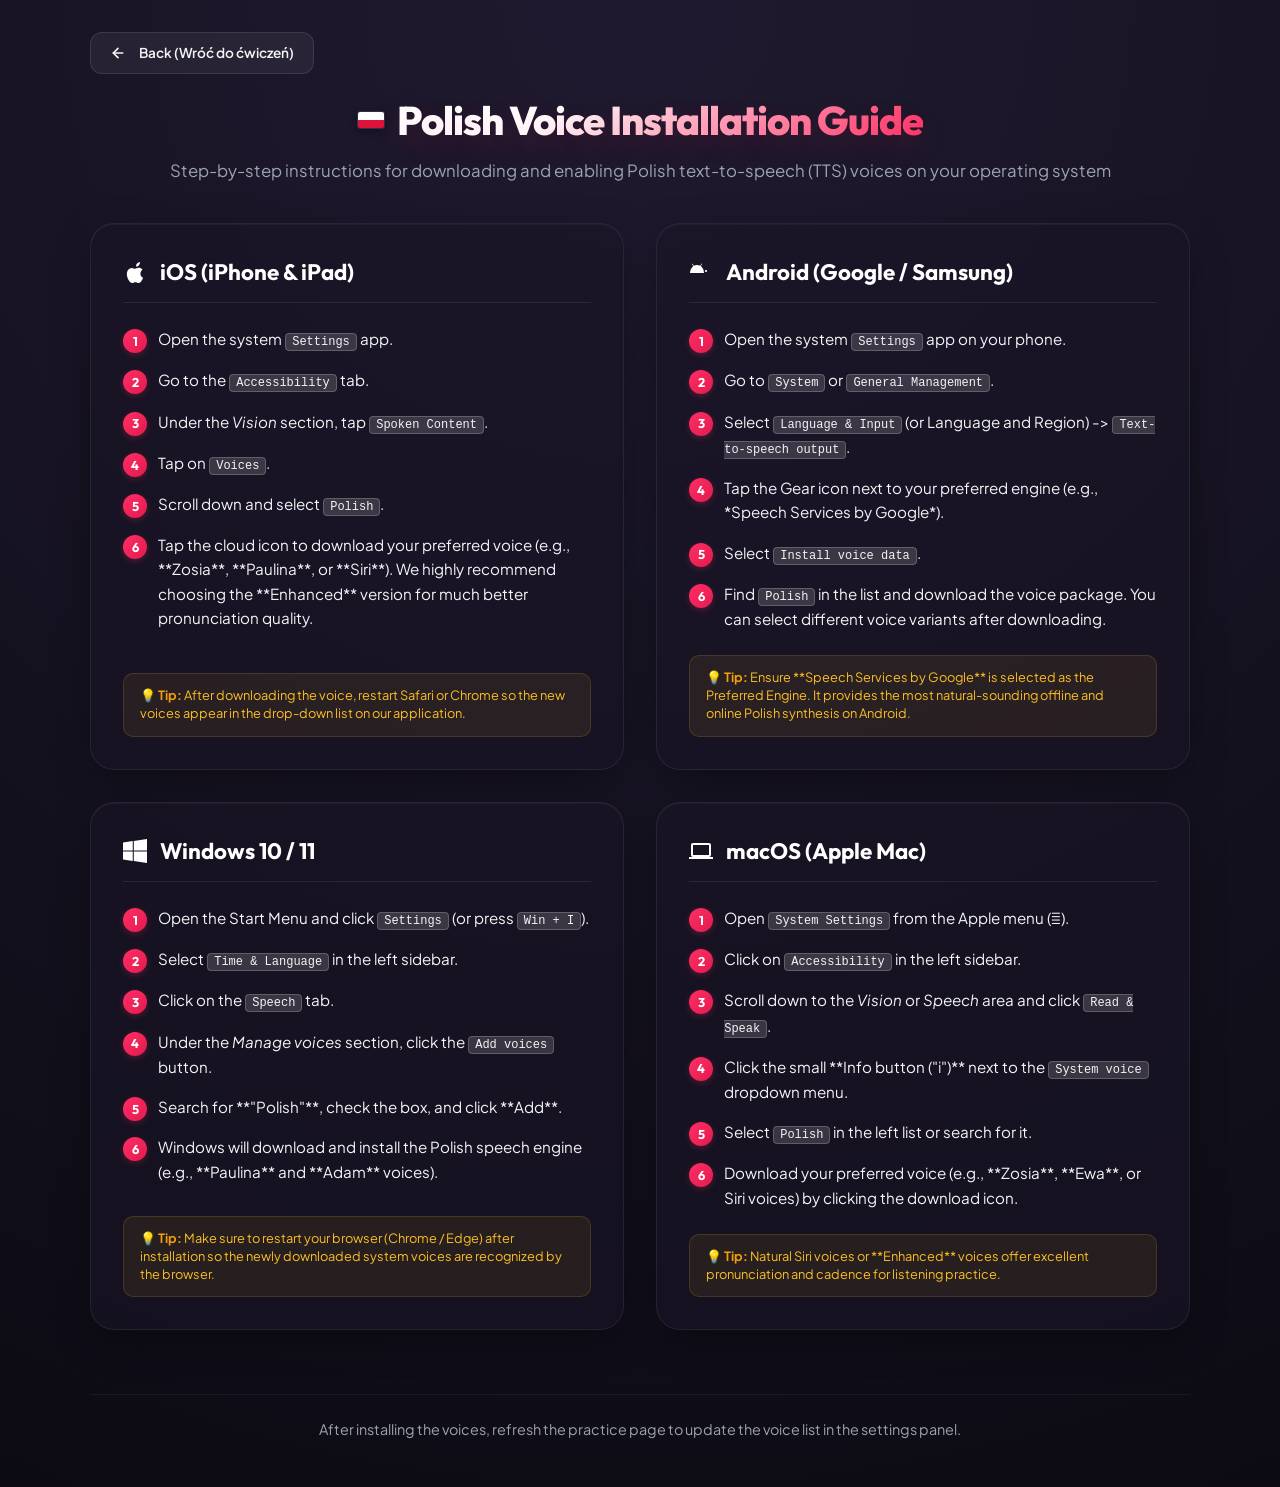
==== commit 4e91ce9d: "docs: update macOS instructions to match modern Sonoma/Sequoia settings path" ====
--- a/instructions.html
+++ b/instructions.html
@@ -224,15 +224,15 @@
         
         <ul class="steps-list">
           <li data-step="1">Open <span class="kbd">System Settings</span> from the Apple menu ().</li>
-          <li data-step="2">Click on <span class="kbd">Accessibility</span> in the sidebar.</li>
-          <li data-step="3">Under the <i>Hearing/Speech</i> section, click on <span class="kbd">Spoken Content</span>.</li>
-          <li data-step="4">Click the dropdown menu next to <span class="kbd">System Voice</span> and select <span class="kbd">Manage Voices...</span>.</li>
-          <li data-step="5">Type **"Polish"** in the search bar.</li>
-          <li data-step="6">Download your preferred voice (e.g., **Zosia**, **Ewa**, **Krzysztof**, or natural Siri voices) by clicking the download icon.</li>
-        </ul>
-        
-        <div class="os-tip">
-          💡 <strong>Tip:</strong> Natural Polish Siri voices offer excellent pronunciation, cadence, and read out numerals very realistically.
+          <li data-step="2">Click on <span class="kbd">Accessibility</span> in the left sidebar.</li>
+          <li data-step="3">Scroll down to the <i>Vision</i> or <i>Speech</i> area and click <span class="kbd">Read & Speak</span>.</li>
+          <li data-step="4">Click the small **Info button ("i")** next to the <span class="kbd">System voice</span> dropdown menu.</li>
+          <li data-step="5">Select <span class="kbd">Polish</span> in the left list or search for it.</li>
+          <li data-step="6">Download your preferred voice (e.g., **Zosia**, **Ewa**, or Siri voices) by clicking the download icon.</li>
+        </ul>
+        
+        <div class="os-tip">
+          💡 <strong>Tip:</strong> Natural Siri voices or **Enhanced** voices offer excellent pronunciation and cadence for listening practice.
         </div>
       </section>
     </main>
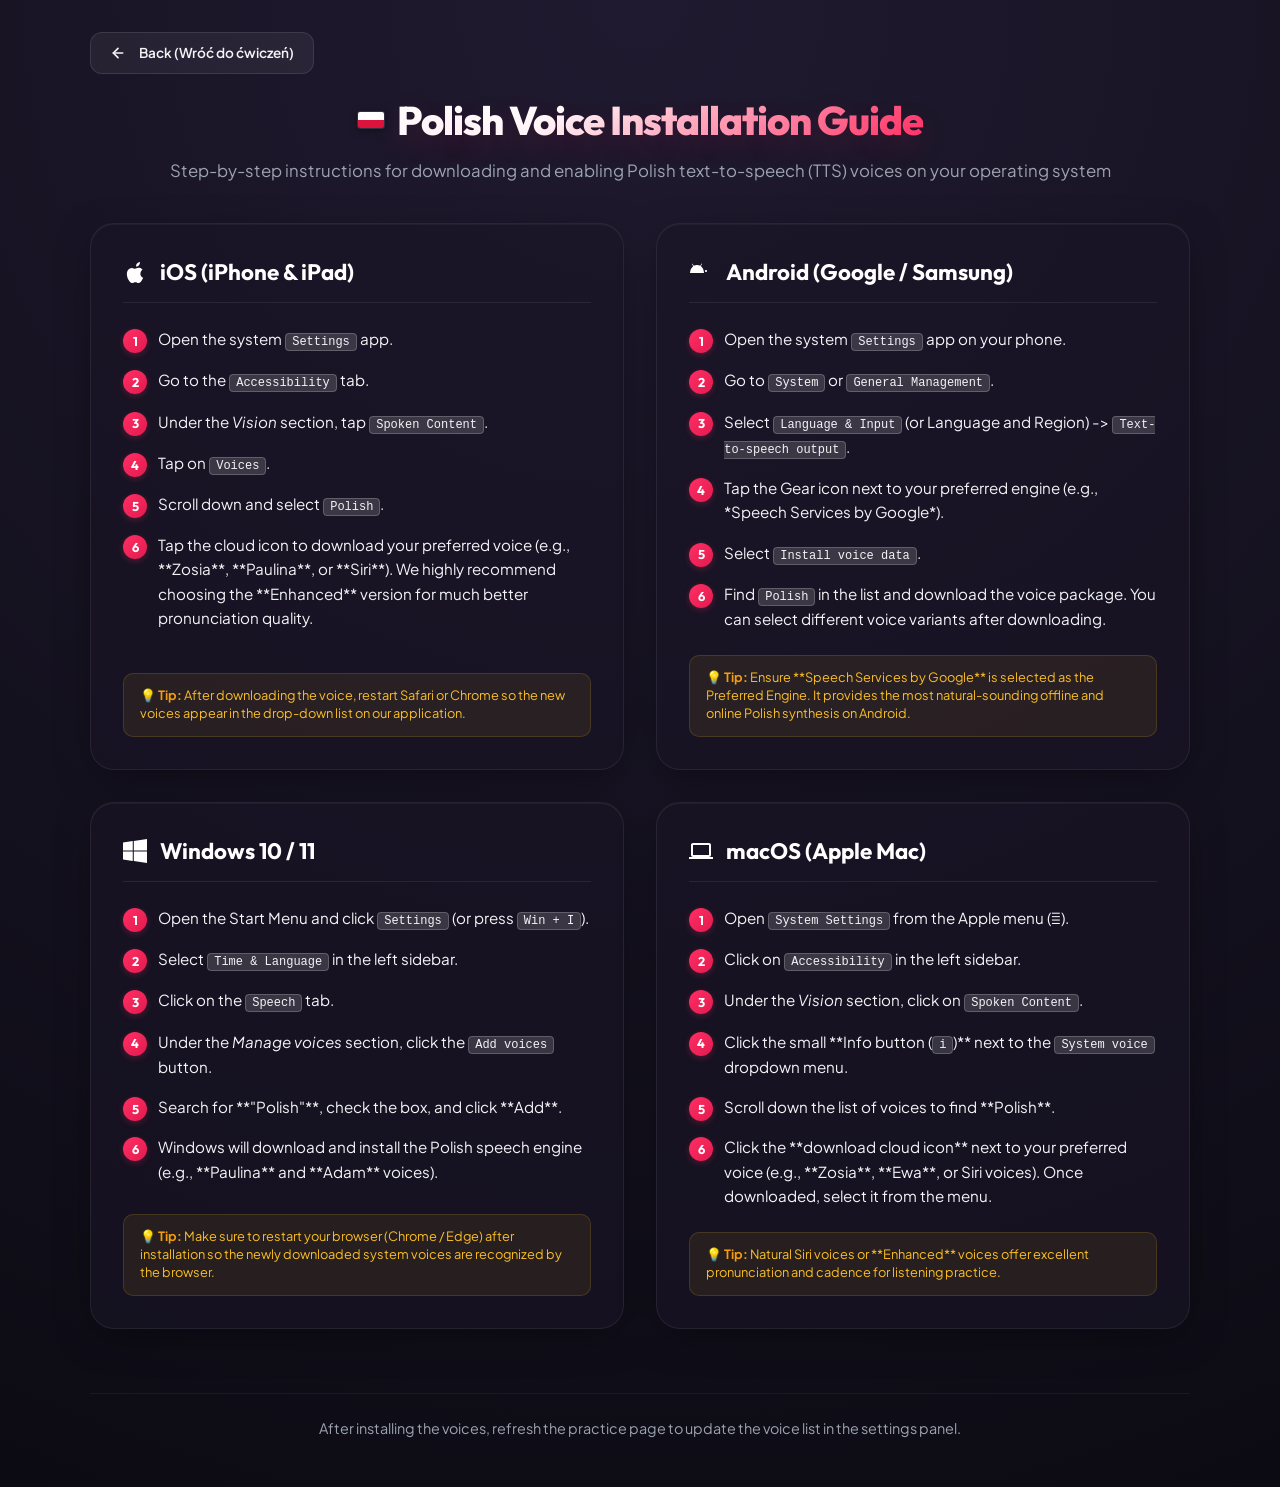
==== commit 617eaba4: "Update macOS setup steps for macOS Sonoma and Sequoia" ====
--- a/instructions.html
+++ b/instructions.html
@@ -225,10 +225,10 @@
         <ul class="steps-list">
           <li data-step="1">Open <span class="kbd">System Settings</span> from the Apple menu ().</li>
           <li data-step="2">Click on <span class="kbd">Accessibility</span> in the left sidebar.</li>
-          <li data-step="3">Scroll down to the <i>Vision</i> or <i>Speech</i> area and click <span class="kbd">Read & Speak</span>.</li>
-          <li data-step="4">Click the small **Info button ("i")** next to the <span class="kbd">System voice</span> dropdown menu.</li>
-          <li data-step="5">Select <span class="kbd">Polish</span> in the left list or search for it.</li>
-          <li data-step="6">Download your preferred voice (e.g., **Zosia**, **Ewa**, or Siri voices) by clicking the download icon.</li>
+          <li data-step="3">Under the <i>Vision</i> section, click on <span class="kbd">Spoken Content</span>.</li>
+          <li data-step="4">Click the small **Info button (<span class="kbd">i</span>)** next to the <span class="kbd">System voice</span> dropdown menu.</li>
+          <li data-step="5">Scroll down the list of voices to find **Polish**.</li>
+          <li data-step="6">Click the **download cloud icon** next to your preferred voice (e.g., **Zosia**, **Ewa**, or Siri voices). Once downloaded, select it from the menu.</li>
         </ul>
         
         <div class="os-tip">
